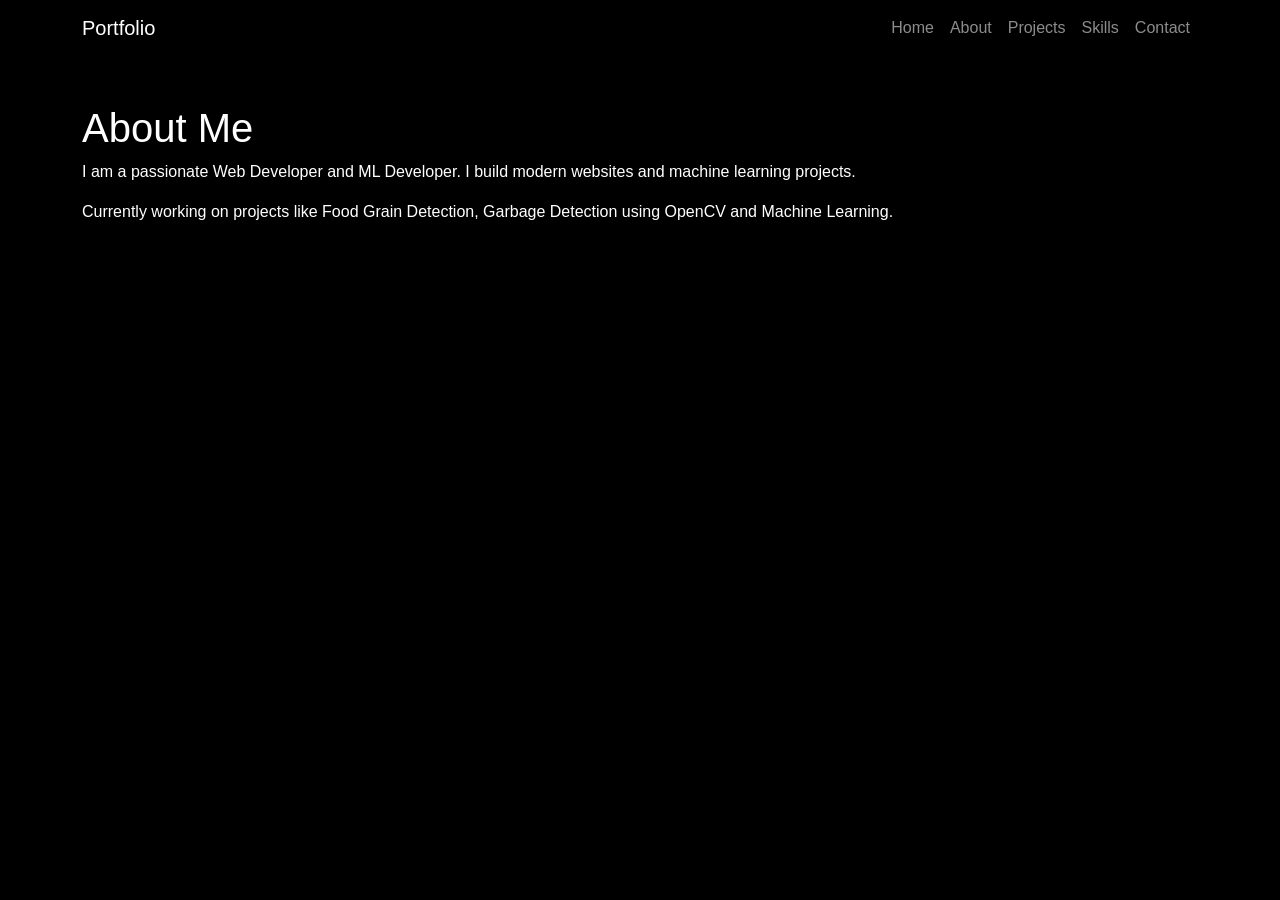
==== about.html @ aeed6477 "website" ====
<!DOCTYPE html>
<html>
<head>

<meta charset="UTF-8">
<meta name="viewport" content="width=device-width, initial-scale=1">

<title>About</title>

<link href="https://cdn.jsdelivr.net/npm/bootstrap@5.3.2/dist/css/bootstrap.min.css" rel="stylesheet">

<link rel="stylesheet" href="css/style.css">

</head>

<body>

<div id="navbar"></div>

<section class="container text-white py-5">

<h1>About Me</h1>

<p>
I am a passionate Web Developer and ML Developer.
I build modern websites and machine learning projects.
</p>

<p>
Currently working on projects like Food Grain Detection,
Garbage Detection using OpenCV and Machine Learning.
</p>

</section>

<script src="js/script.js"></script>

</body>
</html>
---- css/style.css ----
body{
background:black;
font-family:Arial;
}

.hero{
height:100vh;
display:flex;
flex-direction:column;
justify-content:center;
align-items:center;
}

.hero span{
color:orange;
}

.card{
transition:0.3s;
}

.card:hover{
transform:scale(1.05);
}
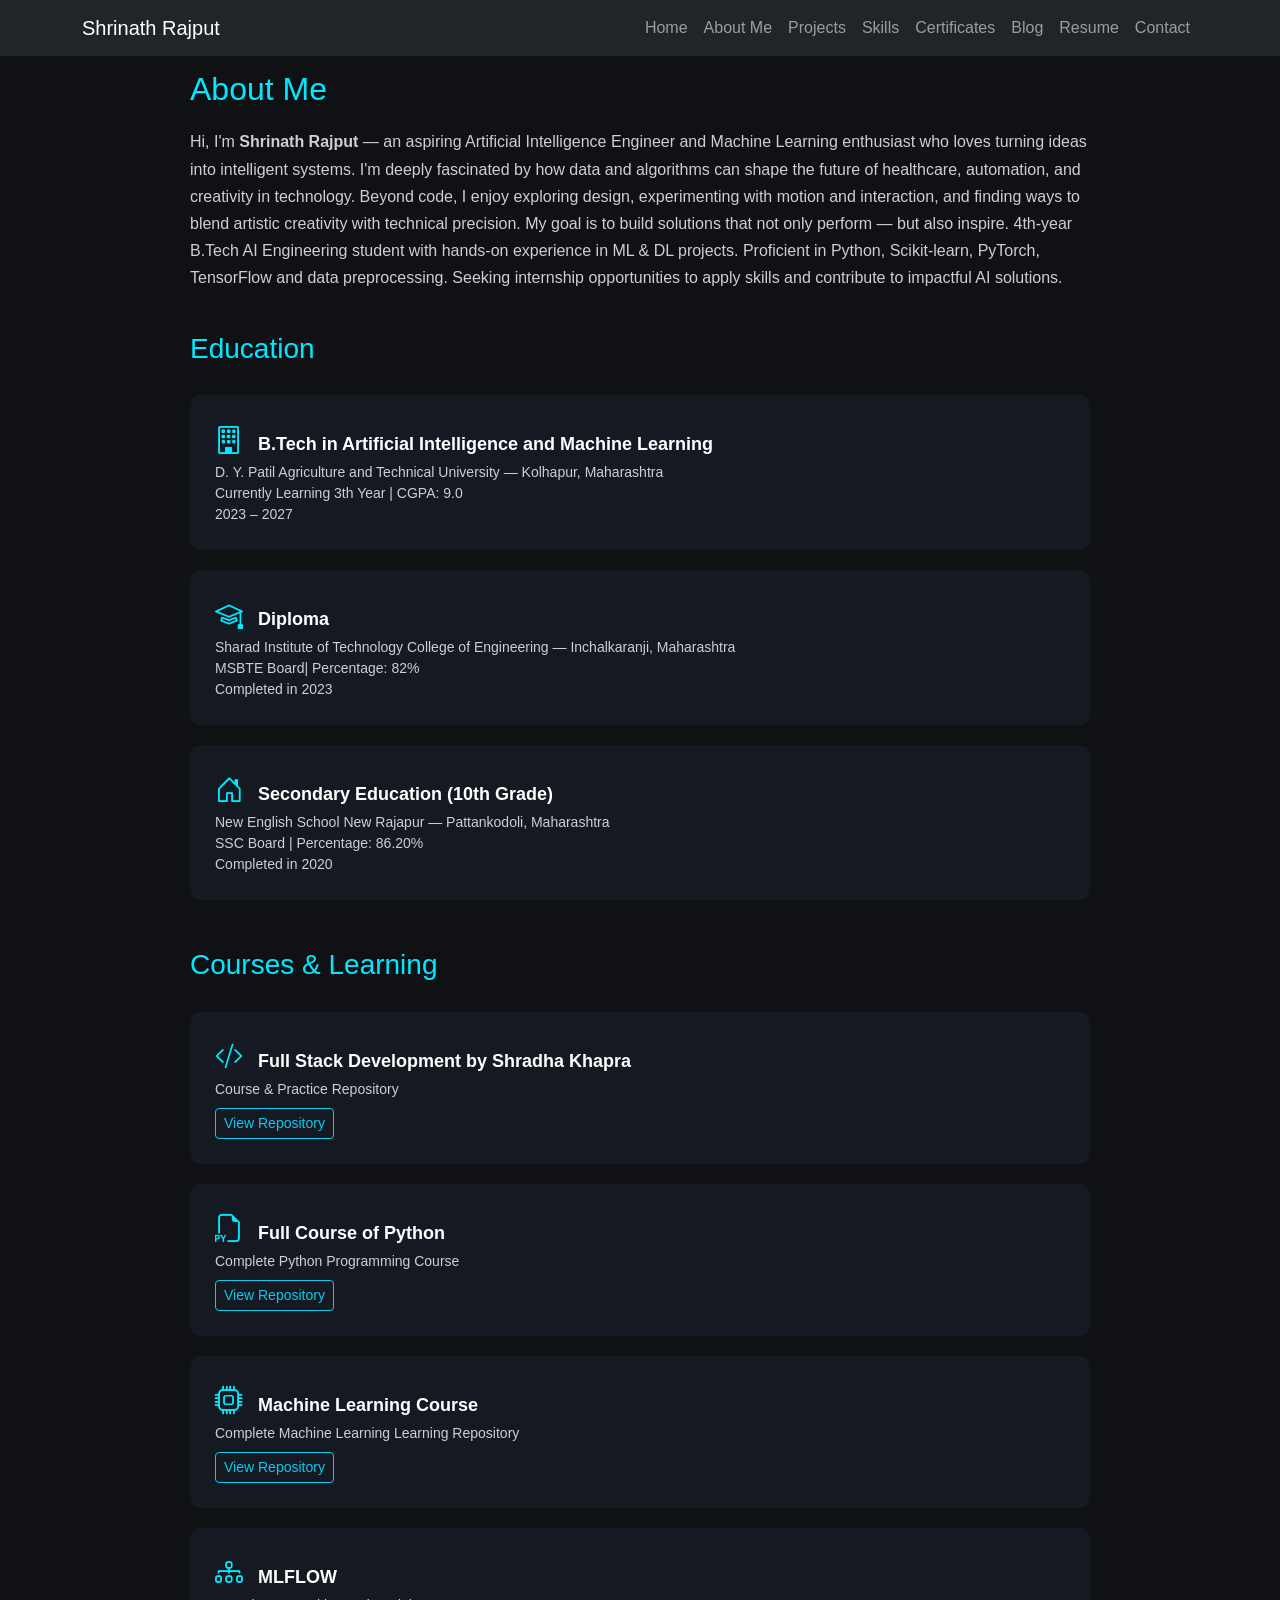
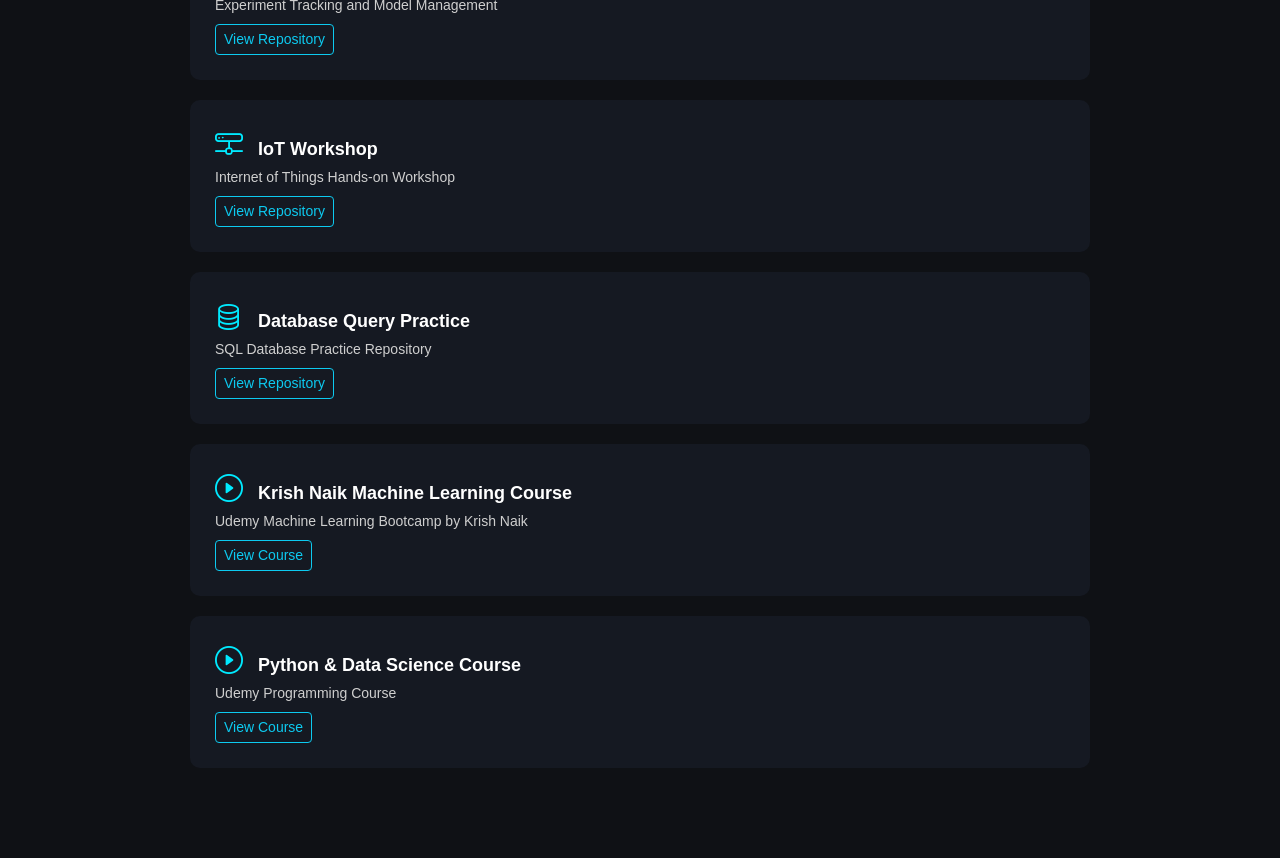
==== commit 10b126f1: "updated" ====
--- a/about.html
+++ b/about.html
@@ -1,39 +1,400 @@
 <!DOCTYPE html>
-<html>
+<html lang="en">
+
 <head>
 
 <meta charset="UTF-8">
 <meta name="viewport" content="width=device-width, initial-scale=1">
 
-<title>About</title>
+<title>About Me</title>
 
 <link href="https://cdn.jsdelivr.net/npm/bootstrap@5.3.2/dist/css/bootstrap.min.css" rel="stylesheet">
-
-<link rel="stylesheet" href="css/style.css">
+<link rel="stylesheet" href="https://cdn.jsdelivr.net/npm/bootstrap-icons@1.11.1/font/bootstrap-icons.css">
+
+<style>
+
+body{
+background:#0f1115;
+color:white;
+font-family:Arial;
+}
+
+/* navbar */
+
+.navbar{
+background:#0f1115;
+}
+
+/* about */
+
+.about-section{
+padding:70px 0;
+max-width:900px;
+margin:auto;
+}
+
+.about-section h2{
+color:#00eaff;
+margin-bottom:20px;
+}
+
+.about-text{
+color:#cfcfcf;
+line-height:1.7;
+margin-bottom:40px;
+}
+
+/* education */
+
+.education-title{
+color:#00eaff;
+margin-bottom:30px;
+}
+
+.edu-card{
+background:#151922;
+padding:25px;
+border-radius:10px;
+margin-bottom:20px;
+transition:0.3s;
+}
+
+.edu-card:hover{
+transform:translateY(-5px);
+box-shadow:0 0 15px rgba(0,255,255,0.3);
+}
+
+.edu-icon{
+font-size:28px;
+color:#00eaff;
+margin-right:10px;
+}
+
+.edu-head{
+font-size:18px;
+font-weight:bold;
+}
+
+.edu-sub{
+font-size:14px;
+color:#cfcfcf;
+}
+
+</style>
 
 </head>
 
 <body>
 
-<div id="navbar"></div>
-
-<section class="container text-white py-5">
-
-<h1>About Me</h1>
-
-<p>
-I am a passionate Web Developer and ML Developer.
-I build modern websites and machine learning projects.
+<!-- NAVBAR -->
+
+<nav class="navbar navbar-expand-lg navbar-dark bg-dark fixed-top">
+
+<div class="container">
+
+<a class="navbar-brand" href="index.html">Shrinath Rajput</a>
+
+<button class="navbar-toggler" type="button" data-bs-toggle="collapse" data-bs-target="#navbarNav">
+<span class="navbar-toggler-icon"></span>
+</button>
+
+<div class="collapse navbar-collapse" id="navbarNav">
+
+<ul class="navbar-nav ms-auto">
+
+<li class="nav-item">
+<a class="nav-link" href="index.html">Home</a>
+</li>
+
+<li class="nav-item">
+<a class="nav-link" href="about.html">About Me</a>
+</li>
+
+<li class="nav-item">
+<a class="nav-link" href="projects.html">Projects</a>
+</li>
+
+<li class="nav-item">
+<a class="nav-link" href="skills.html">Skills</a>
+</li>
+
+<li class="nav-item">
+<a class="nav-link" href="certificates.html">Certificates</a>
+</li>
+
+<li class="nav-item">
+<a class="nav-link" href="blog.html">Blog</a>
+</li>
+
+<li class="nav-item">
+<a class="nav-link" href="resume.html">Resume</a>
+</li>
+
+
+
+<li class="nav-item">
+<a class="nav-link" href="contact.html">Contact</a>
+</li>
+
+</ul>
+
+</div>
+
+</div>
+
+</nav>
+
+<!-- ABOUT -->
+
+<section class="about-section container">
+
+<h2>About Me</h2>
+
+<p class="about-text">
+
+Hi, I'm <b>Shrinath Rajput</b> — an aspiring Artificial Intelligence Engineer and Machine Learning enthusiast who loves turning ideas into intelligent systems.
+
+I'm deeply fascinated by how data and algorithms can shape the future of healthcare, automation, and creativity in technology.
+
+Beyond code, I enjoy exploring design, experimenting with motion and interaction, and finding ways to blend artistic creativity with technical precision. My goal is to build solutions that not only perform — but also inspire.
+
+4th-year B.Tech AI Engineering student with hands-on experience in ML & DL projects. Proficient in Python, Scikit-learn, PyTorch, TensorFlow and data preprocessing.
+
+Seeking internship opportunities to apply skills and contribute to impactful AI solutions.
+
 </p>
 
-<p>
-Currently working on projects like Food Grain Detection,
-Garbage Detection using OpenCV and Machine Learning.
-</p>
+<h3 class="education-title">Education</h3>
+
+<!-- College -->
+
+<div class="edu-card">
+
+<div class="edu-head">
+<i class="bi bi-building edu-icon"></i>
+B.Tech in Artificial Intelligence and Machine Learning 
+</div>
+
+<div class="edu-sub">
+D. Y. Patil Agriculture and Technical University  — Kolhapur, Maharashtra
+</div>
+
+<div class="edu-sub">
+Currently Learning 3th Year  | CGPA: 9.0
+</div>
+
+<div class="edu-sub">
+2023 – 2027
+</div>
+
+</div>
+
+<!-- Diploma -->
+
+<div class="edu-card">
+
+<div class="edu-head">
+<i class="bi bi-mortarboard edu-icon"></i>
+Diploma 
+</div>
+
+<div class="edu-sub">
+Sharad Institute of Technology College of Engineering — Inchalkaranji, Maharashtra
+</div>
+
+<div class="edu-sub">
+MSBTE Board| Percentage: 82%
+</div>
+
+<div class="edu-sub">
+Completed in 2023
+</div>
+
+</div>
+
+<!-- 10th -->
+
+<div class="edu-card">
+
+<div class="edu-head">
+<i class="bi bi-house-door edu-icon"></i>
+Secondary Education (10th Grade)
+</div>
+
+<div class="edu-sub">
+New English School New Rajapur — Pattankodoli, Maharashtra
+</div>
+
+<div class="edu-sub">
+SSC Board | Percentage: 86.20%
+</div>
+
+<div class="edu-sub">
+Completed in 2020
+</div>
+
+</div>
+
+
+
+
+
+
+
+
+<!-- COURSES -->
+
+<h3 class="education-title mt-5">Courses & Learning</h3>
+
+<div class="edu-card">
+
+<div class="edu-head">
+<i class="bi bi-code-slash edu-icon"></i>
+Full Stack Development by Shradha Khapra
+</div>
+
+<div class="edu-sub">
+Course & Practice Repository
+</div>
+
+<a href="https://github.com/Shrinath-Rajput/Full-Stack-Development" target="_blank" class="btn btn-outline-info btn-sm mt-2">
+View Repository
+</a>
+
+</div>
+
+
+<div class="edu-card">
+
+<div class="edu-head">
+<i class="bi bi-filetype-py edu-icon"></i>
+Full Course of Python
+</div>
+
+<div class="edu-sub">
+Complete Python Programming Course
+</div>
+
+<a href="https://github.com/Shrinath-Rajput/-Full-Course-of-Python" target="_blank" class="btn btn-outline-info btn-sm mt-2">
+View Repository
+</a>
+
+</div>
+
+
+<div class="edu-card">
+
+<div class="edu-head">
+<i class="bi bi-cpu edu-icon"></i>
+Machine Learning Course
+</div>
+
+<div class="edu-sub">
+Complete Machine Learning Learning Repository
+</div>
+
+<a href="https://github.com/Shrinath-Rajput/Full_Course-of-Machine-Learning" target="_blank" class="btn btn-outline-info btn-sm mt-2">
+View Repository
+</a>
+
+</div>
+
+
+<div class="edu-card">
+
+<div class="edu-head">
+<i class="bi bi-diagram-3 edu-icon"></i>
+MLFLOW
+</div>
+
+<div class="edu-sub">
+Experiment Tracking and Model Management
+</div>
+
+<a href="https://github.com/Shrinath-Rajput/MLFLOW" target="_blank" class="btn btn-outline-info btn-sm mt-2">
+View Repository
+</a>
+
+</div>
+
+
+<div class="edu-card">
+
+<div class="edu-head">
+<i class="bi bi-hdd-network edu-icon"></i>
+IoT Workshop
+</div>
+
+<div class="edu-sub">
+Internet of Things Hands-on Workshop
+</div>
+
+<a href="https://github.com/Shrinath-Rajput/IOT-Workshop-" target="_blank" class="btn btn-outline-info btn-sm mt-2">
+View Repository
+</a>
+
+</div>
+
+
+<div class="edu-card">
+
+<div class="edu-head">
+<i class="bi bi-database edu-icon"></i>
+Database Query Practice
+</div>
+
+<div class="edu-sub">
+SQL Database Practice Repository
+</div>
+
+<a href="https://github.com/Shrinath-Rajput/databse-quey" target="_blank" class="btn btn-outline-info btn-sm mt-2">
+View Repository
+</a>
+
+</div>
+
+
+<div class="edu-card">
+
+<div class="edu-head">
+<i class="bi bi-play-circle edu-icon"></i>
+Krish Naik Machine Learning Course
+</div>
+
+<div class="edu-sub">
+Udemy Machine Learning Bootcamp by Krish Naik
+</div>
+
+<a href="https://www.udemy.com/share/10b9kU3@htBexk1ybckdI0wsESBHfFC_x7Z5BDIIytatBM5cPj0jbLUpVdb2ikdqS13Vjfk9pA==/" target="_blank" class="btn btn-outline-info btn-sm mt-2">
+View Course
+</a>
+
+</div>
+
+
+<div class="edu-card">
+
+<div class="edu-head">
+<i class="bi bi-play-circle edu-icon"></i>
+Python & Data Science Course
+</div>
+
+<div class="edu-sub">
+Udemy Programming Course
+</div>
+
+<a href="https://www.udemy.com/share/101SSu3@pGaorfGMCGZg7JCoC4k6AdGtUCpqQf5s0OtYk6Z-ECEDml0lbaG4Ha5TsjVDbaWBVA==/" target="_blank" class="btn btn-outline-info btn-sm mt-2">
+View Course
+</a>
+
+</div>
 
 </section>
 
-<script src="js/script.js"></script>
+
+
+<script src="https://cdn.jsdelivr.net/npm/bootstrap@5.3.2/dist/js/bootstrap.bundle.min.js"></script>
 
 </body>
+
 </html>
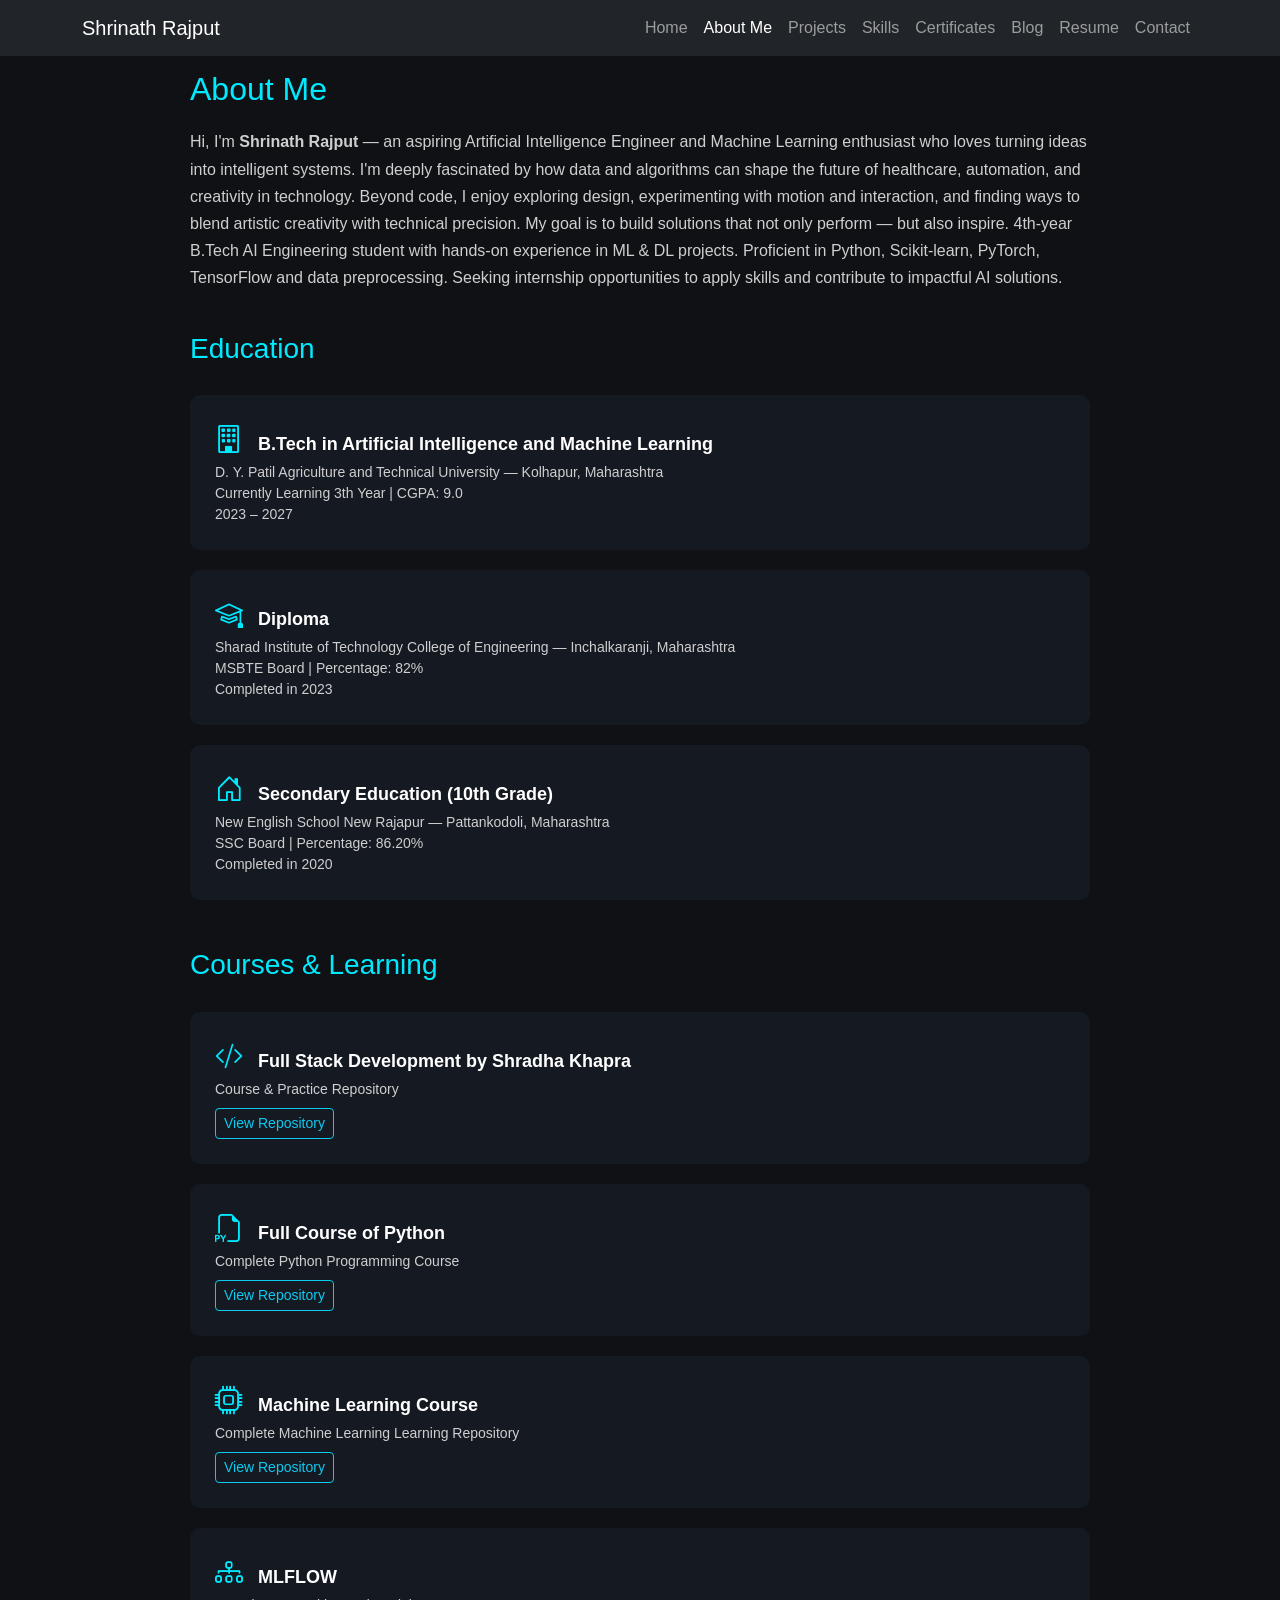
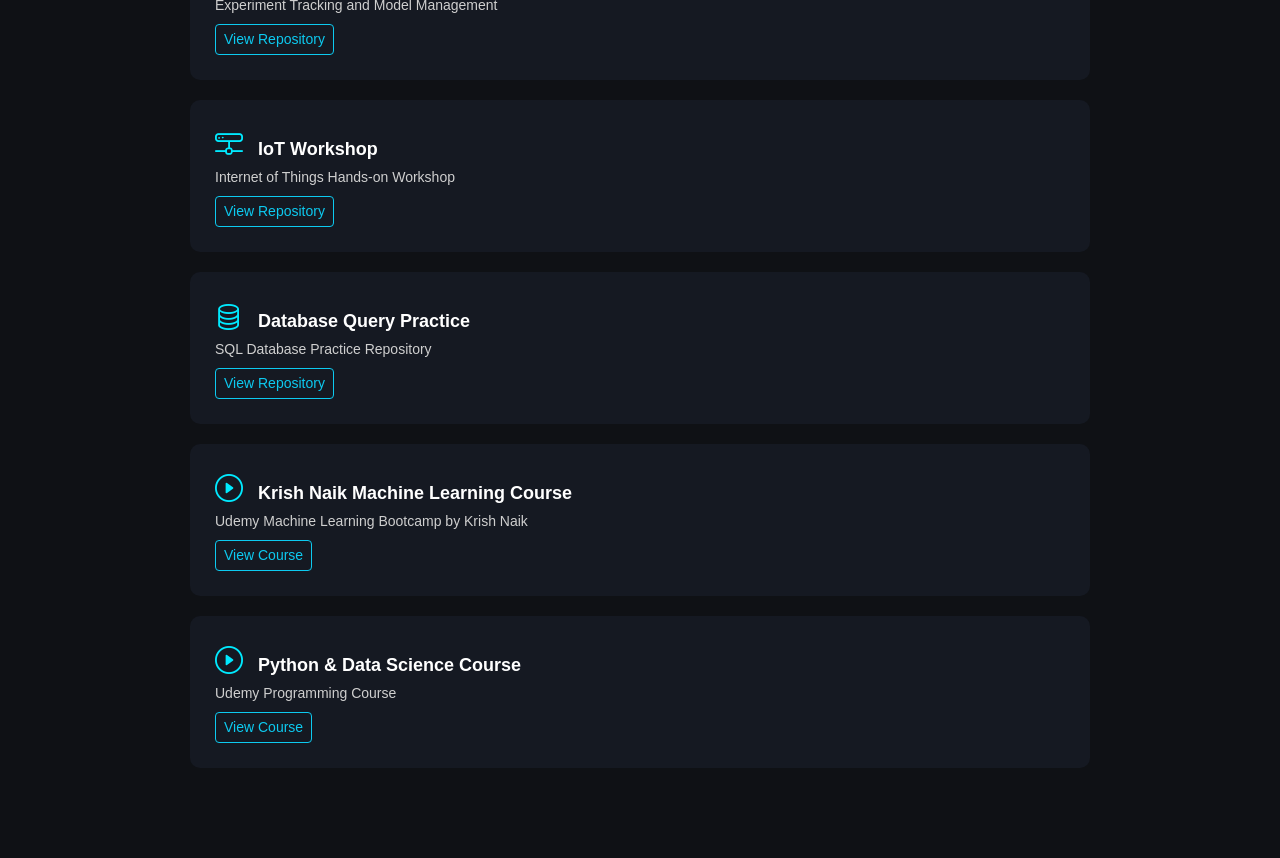
==== commit 9e391e11: "animation" ====
--- a/about.html
+++ b/about.html
@@ -1,4 +1,5 @@
 <!DOCTYPE html>
+
 <html lang="en">
 
 <head>
@@ -10,6 +11,10 @@
 
 <link href="https://cdn.jsdelivr.net/npm/bootstrap@5.3.2/dist/css/bootstrap.min.css" rel="stylesheet">
 <link rel="stylesheet" href="https://cdn.jsdelivr.net/npm/bootstrap-icons@1.11.1/font/bootstrap-icons.css">
+
+<!-- Animation CSS -->
+
+<link rel="stylesheet" href="https://unpkg.com/aos@2.3.1/dist/aos.css">
 
 <style>
 
@@ -102,39 +107,14 @@
 
 <ul class="navbar-nav ms-auto">
 
-<li class="nav-item">
-<a class="nav-link" href="index.html">Home</a>
-</li>
-
-<li class="nav-item">
-<a class="nav-link" href="about.html">About Me</a>
-</li>
-
-<li class="nav-item">
-<a class="nav-link" href="projects.html">Projects</a>
-</li>
-
-<li class="nav-item">
-<a class="nav-link" href="skills.html">Skills</a>
-</li>
-
-<li class="nav-item">
-<a class="nav-link" href="certificates.html">Certificates</a>
-</li>
-
-<li class="nav-item">
-<a class="nav-link" href="blog.html">Blog</a>
-</li>
-
-<li class="nav-item">
-<a class="nav-link" href="resume.html">Resume</a>
-</li>
-
-
-
-<li class="nav-item">
-<a class="nav-link" href="contact.html">Contact</a>
-</li>
+<li class="nav-item"><a class="nav-link" href="index.html">Home</a></li>
+<li class="nav-item"><a class="nav-link active" href="about.html">About Me</a></li>
+<li class="nav-item"><a class="nav-link" href="projects.html">Projects</a></li>
+<li class="nav-item"><a class="nav-link" href="skills.html">Skills</a></li>
+<li class="nav-item"><a class="nav-link" href="certificates.html">Certificates</a></li>
+<li class="nav-item"><a class="nav-link" href="blog.html">Blog</a></li>
+<li class="nav-item"><a class="nav-link" href="resume.html">Resume</a></li>
+<li class="nav-item"><a class="nav-link" href="contact.html">Contact</a></li>
 
 </ul>
 
@@ -146,7 +126,7 @@
 
 <!-- ABOUT -->
 
-<section class="about-section container">
+<section class="about-section container" data-aos="fade-up">
 
 <h2>About Me</h2>
 
@@ -166,235 +146,174 @@
 
 <h3 class="education-title">Education</h3>
 
-<!-- College -->
-
-<div class="edu-card">
-
+<div class="edu-card" data-aos="zoom-in">
 <div class="edu-head">
 <i class="bi bi-building edu-icon"></i>
 B.Tech in Artificial Intelligence and Machine Learning 
 </div>
-
-<div class="edu-sub">
-D. Y. Patil Agriculture and Technical University  — Kolhapur, Maharashtra
-</div>
-
-<div class="edu-sub">
-Currently Learning 3th Year  | CGPA: 9.0
-</div>
-
+<div class="edu-sub">
+D. Y. Patil Agriculture and Technical University — Kolhapur, Maharashtra
+</div>
+<div class="edu-sub">
+Currently Learning 3th Year | CGPA: 9.0
+</div>
 <div class="edu-sub">
 2023 – 2027
 </div>
-
-</div>
-
-<!-- Diploma -->
-
-<div class="edu-card">
-
+</div>
+
+<div class="edu-card" data-aos="zoom-in">
 <div class="edu-head">
 <i class="bi bi-mortarboard edu-icon"></i>
-Diploma 
-</div>
-
+Diploma
+</div>
 <div class="edu-sub">
 Sharad Institute of Technology College of Engineering — Inchalkaranji, Maharashtra
 </div>
-
-<div class="edu-sub">
-MSBTE Board| Percentage: 82%
-</div>
-
+<div class="edu-sub">
+MSBTE Board | Percentage: 82%
+</div>
 <div class="edu-sub">
 Completed in 2023
 </div>
-
-</div>
-
-<!-- 10th -->
-
-<div class="edu-card">
-
+</div>
+
+<div class="edu-card" data-aos="zoom-in">
 <div class="edu-head">
 <i class="bi bi-house-door edu-icon"></i>
 Secondary Education (10th Grade)
 </div>
-
 <div class="edu-sub">
 New English School New Rajapur — Pattankodoli, Maharashtra
 </div>
-
 <div class="edu-sub">
 SSC Board | Percentage: 86.20%
 </div>
-
 <div class="edu-sub">
 Completed in 2020
 </div>
-
-</div>
-
-
-
-
-
-
-
-
-<!-- COURSES -->
+</div>
 
 <h3 class="education-title mt-5">Courses & Learning</h3>
 
-<div class="edu-card">
-
+<div class="edu-card" data-aos="zoom-in">
 <div class="edu-head">
 <i class="bi bi-code-slash edu-icon"></i>
 Full Stack Development by Shradha Khapra
 </div>
-
 <div class="edu-sub">
 Course & Practice Repository
 </div>
-
 <a href="https://github.com/Shrinath-Rajput/Full-Stack-Development" target="_blank" class="btn btn-outline-info btn-sm mt-2">
 View Repository
 </a>
-
-</div>
-
-
-<div class="edu-card">
-
+</div>
+
+<div class="edu-card" data-aos="zoom-in">
 <div class="edu-head">
 <i class="bi bi-filetype-py edu-icon"></i>
 Full Course of Python
 </div>
-
 <div class="edu-sub">
 Complete Python Programming Course
 </div>
-
 <a href="https://github.com/Shrinath-Rajput/-Full-Course-of-Python" target="_blank" class="btn btn-outline-info btn-sm mt-2">
 View Repository
 </a>
-
-</div>
-
-
-<div class="edu-card">
-
+</div>
+
+<div class="edu-card" data-aos="zoom-in">
 <div class="edu-head">
 <i class="bi bi-cpu edu-icon"></i>
 Machine Learning Course
 </div>
-
 <div class="edu-sub">
 Complete Machine Learning Learning Repository
 </div>
-
 <a href="https://github.com/Shrinath-Rajput/Full_Course-of-Machine-Learning" target="_blank" class="btn btn-outline-info btn-sm mt-2">
 View Repository
 </a>
-
-</div>
-
-
-<div class="edu-card">
-
+</div>
+
+<div class="edu-card" data-aos="zoom-in">
 <div class="edu-head">
 <i class="bi bi-diagram-3 edu-icon"></i>
 MLFLOW
 </div>
-
 <div class="edu-sub">
 Experiment Tracking and Model Management
 </div>
-
 <a href="https://github.com/Shrinath-Rajput/MLFLOW" target="_blank" class="btn btn-outline-info btn-sm mt-2">
 View Repository
 </a>
-
-</div>
-
-
-<div class="edu-card">
-
+</div>
+
+<div class="edu-card" data-aos="zoom-in">
 <div class="edu-head">
 <i class="bi bi-hdd-network edu-icon"></i>
 IoT Workshop
 </div>
-
 <div class="edu-sub">
 Internet of Things Hands-on Workshop
 </div>
-
 <a href="https://github.com/Shrinath-Rajput/IOT-Workshop-" target="_blank" class="btn btn-outline-info btn-sm mt-2">
 View Repository
 </a>
-
-</div>
-
-
-<div class="edu-card">
-
+</div>
+
+<div class="edu-card" data-aos="zoom-in">
 <div class="edu-head">
 <i class="bi bi-database edu-icon"></i>
 Database Query Practice
 </div>
-
 <div class="edu-sub">
 SQL Database Practice Repository
 </div>
-
 <a href="https://github.com/Shrinath-Rajput/databse-quey" target="_blank" class="btn btn-outline-info btn-sm mt-2">
 View Repository
 </a>
-
-</div>
-
-
-<div class="edu-card">
-
+</div>
+
+<div class="edu-card" data-aos="zoom-in">
 <div class="edu-head">
 <i class="bi bi-play-circle edu-icon"></i>
 Krish Naik Machine Learning Course
 </div>
-
 <div class="edu-sub">
 Udemy Machine Learning Bootcamp by Krish Naik
 </div>
-
 <a href="https://www.udemy.com/share/10b9kU3@htBexk1ybckdI0wsESBHfFC_x7Z5BDIIytatBM5cPj0jbLUpVdb2ikdqS13Vjfk9pA==/" target="_blank" class="btn btn-outline-info btn-sm mt-2">
 View Course
 </a>
-
-</div>
-
-
-<div class="edu-card">
-
+</div>
+
+<div class="edu-card" data-aos="zoom-in">
 <div class="edu-head">
 <i class="bi bi-play-circle edu-icon"></i>
 Python & Data Science Course
 </div>
-
 <div class="edu-sub">
 Udemy Programming Course
 </div>
-
 <a href="https://www.udemy.com/share/101SSu3@pGaorfGMCGZg7JCoC4k6AdGtUCpqQf5s0OtYk6Z-ECEDml0lbaG4Ha5TsjVDbaWBVA==/" target="_blank" class="btn btn-outline-info btn-sm mt-2">
 View Course
 </a>
-
 </div>
 
 </section>
 
-
-
 <script src="https://cdn.jsdelivr.net/npm/bootstrap@5.3.2/dist/js/bootstrap.bundle.min.js"></script>
 
+<!-- Animation JS -->
+
+<script src="https://unpkg.com/aos@2.3.1/dist/aos.js"></script>
+
+<script>
+AOS.init({
+duration:1000,
+once:true
+});
+</script>
+
 </body>
-
-</html>+</html>
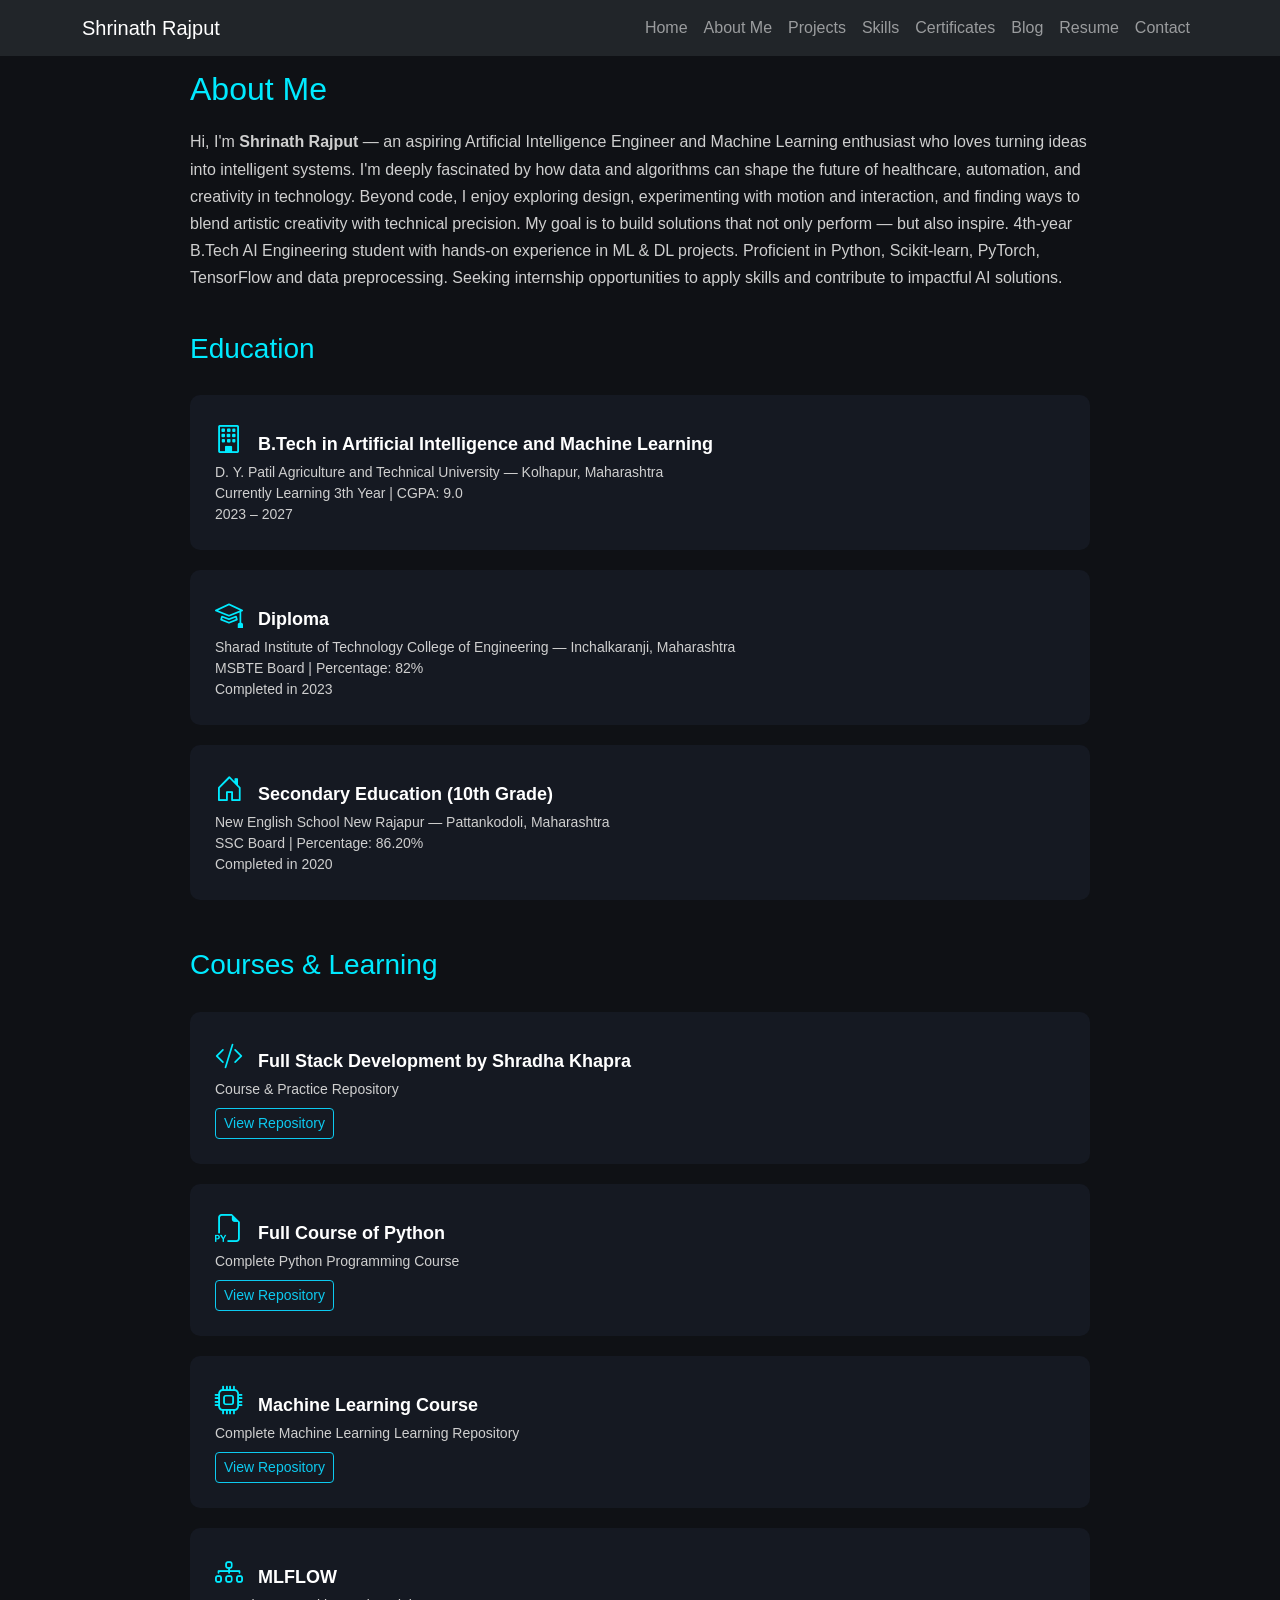
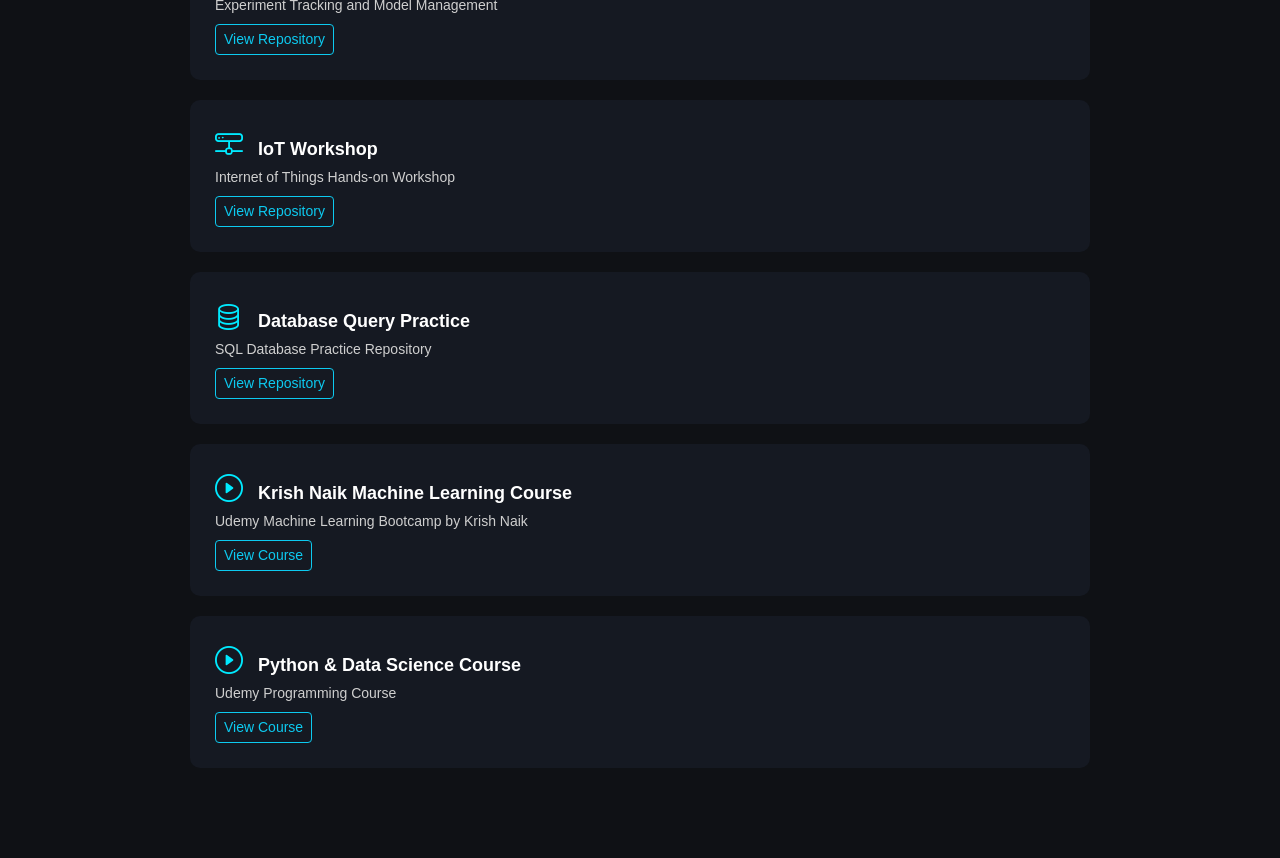
==== commit 3a27442b: "updated" ====
--- a/about.html
+++ b/about.html
@@ -107,19 +107,41 @@
 
 <ul class="navbar-nav ms-auto">
 
-<li class="nav-item"><a class="nav-link" href="index.html">Home</a></li>
-<li class="nav-item"><a class="nav-link active" href="about.html">About Me</a></li>
-<li class="nav-item"><a class="nav-link" href="projects.html">Projects</a></li>
-<li class="nav-item"><a class="nav-link" href="skills.html">Skills</a></li>
-<li class="nav-item"><a class="nav-link" href="certificates.html">Certificates</a></li>
-<li class="nav-item"><a class="nav-link" href="blog.html">Blog</a></li>
-<li class="nav-item"><a class="nav-link" href="resume.html">Resume</a></li>
-<li class="nav-item"><a class="nav-link" href="contact.html">Contact</a></li>
+<li class="nav-item">
+<a class="nav-link" href="index.html">Home</a>
+</li>
+
+<li class="nav-item">
+<a class="nav-link" href="about.html">About Me</a>
+</li>
+
+<li class="nav-item">
+<a class="nav-link" href="projects.html">Projects</a>
+</li>
+
+<li class="nav-item">
+<a class="nav-link" href="skills.html">Skills</a>
+</li>
+
+<li class="nav-item">
+<a class="nav-link" href="certificates.html">Certificates</a>
+</li>
+
+<li class="nav-item">
+<a class="nav-link" href="blog.html">Blog</a>
+</li>
+
+<li class="nav-item">
+<a class="nav-link" href="resume.html">Resume</a>
+</li>
+
+<li class="nav-item">
+<a class="nav-link" href="contact.html">Contact</a>
+</li>
 
 </ul>
 
 </div>
-
 </div>
 
 </nav>
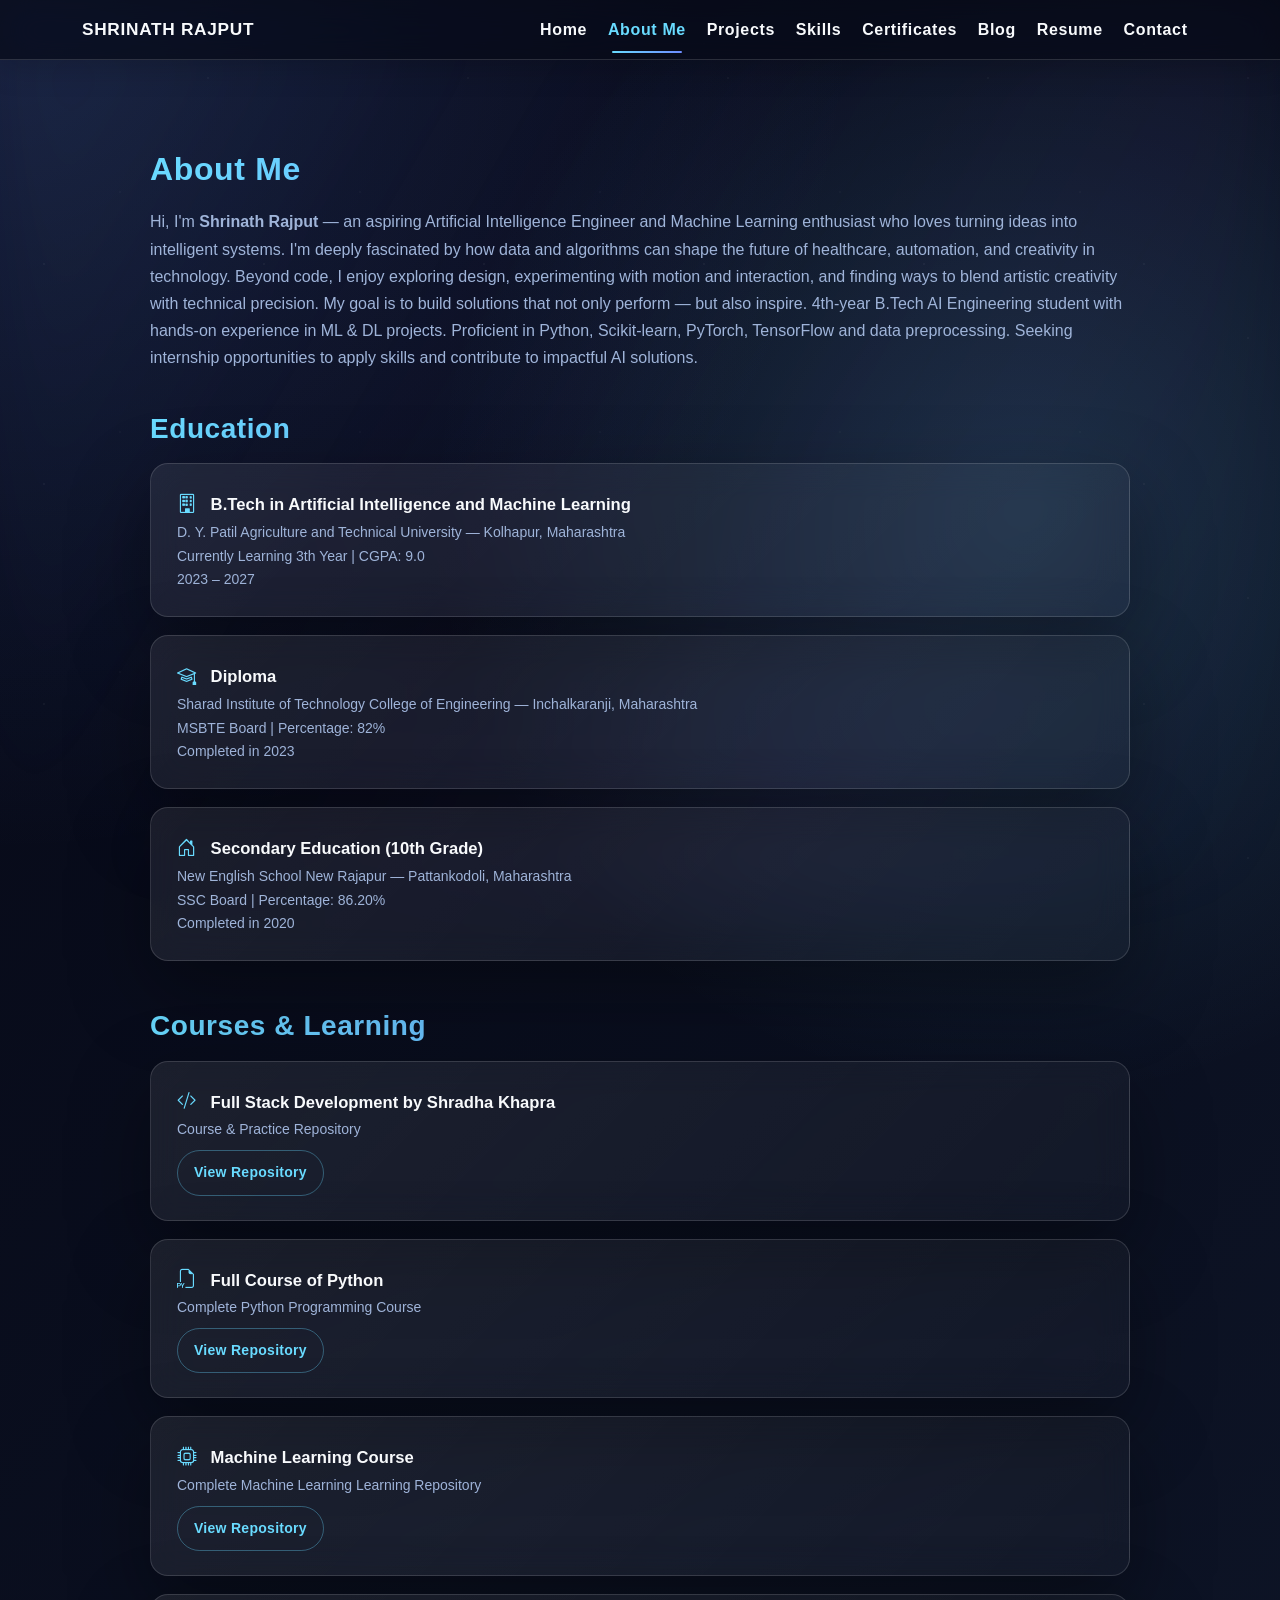
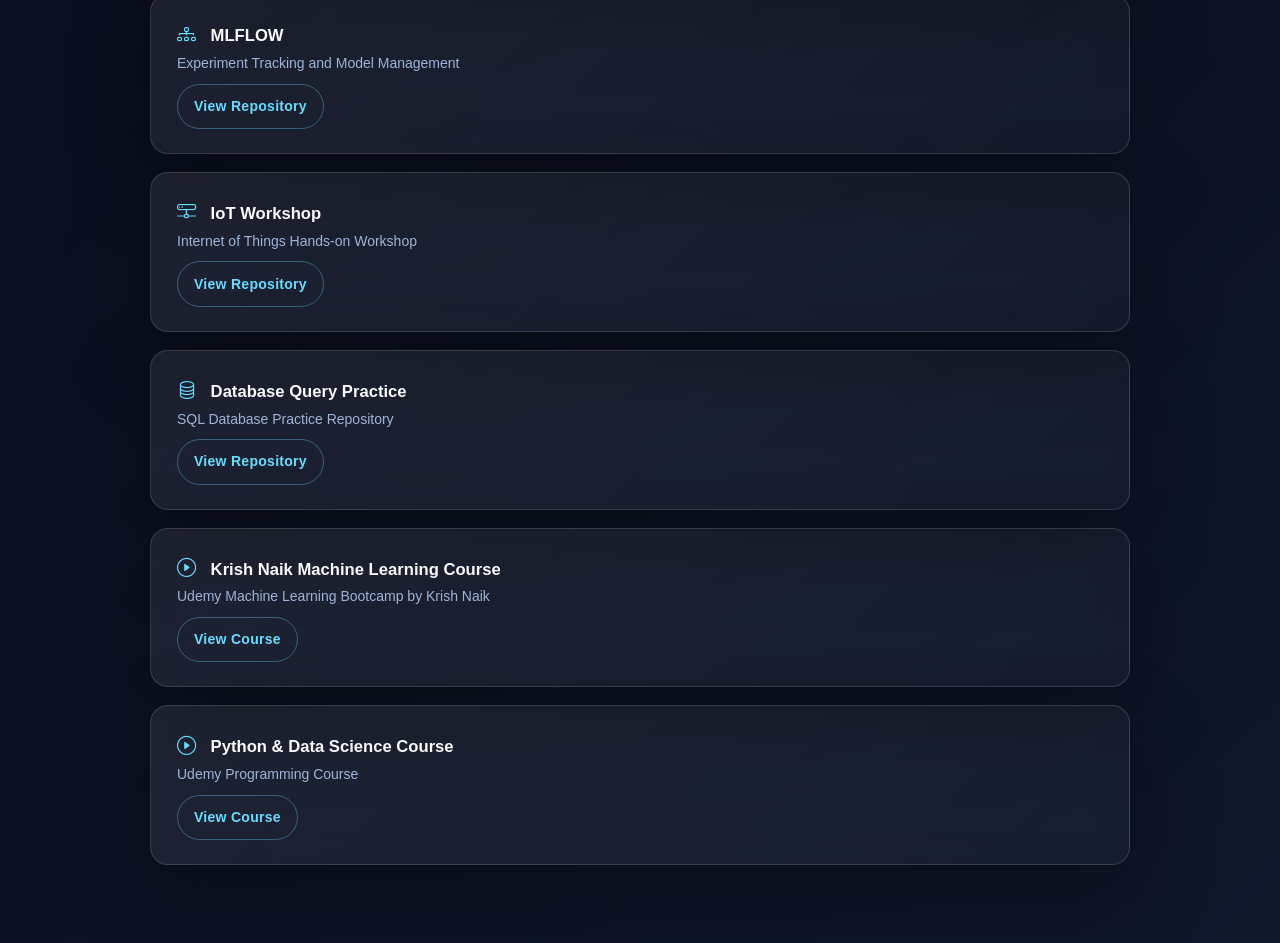
==== commit 65d9428e: "all" ====
--- a/about.html
+++ b/about.html
@@ -87,6 +87,8 @@
 
 </style>
 
+<link rel="stylesheet" href="css/style.css">
+
 </head>
 
 <body>
@@ -112,7 +114,7 @@
 </li>
 
 <li class="nav-item">
-<a class="nav-link" href="about.html">About Me</a>
+<a class="nav-link active" href="about.html">About Me</a>
 </li>
 
 <li class="nav-item">
--- a/css/style.css
+++ b/css/style.css
@@ -0,0 +1,643 @@
+:root{
+  --bg:#060816;
+  --bg-2:#0f172a;
+  --panel:rgba(9, 15, 31, 0.84);
+  --panel-strong:rgba(13, 20, 39, 0.96);
+  --text:#f8fafc;
+  --muted:#9fb4d9;
+  --accent:#69dbff;
+  --accent-2:#6d8cff;
+  --accent-3:#a76dff;
+  --border:rgba(255, 255, 255, 0.14);
+  --shadow:0 30px 80px rgba(0, 0, 0, 0.35);
+}
+
+*{
+  box-sizing:border-box;
+}
+
+html{
+  scroll-behavior:smooth;
+}
+
+body{
+  margin:0;
+  padding-top:80px;
+  background:radial-gradient(circle at top left, rgba(109, 140, 255, 0.18), transparent 30%),
+    radial-gradient(circle at 80% 20%, rgba(105, 219, 255, 0.16), transparent 26%),
+    linear-gradient(135deg, var(--bg), var(--bg-2));
+  color:var(--text);
+  font-family:'Inter', 'Segoe UI', Arial, sans-serif;
+  line-height:1.7;
+  overflow-x:hidden;
+  position:relative;
+}
+
+body::before,
+body::after{
+  content:"";
+  position:fixed;
+  inset:0;
+  pointer-events:none;
+  z-index:-1;
+}
+
+body::before{
+  background-image:radial-gradient(circle at 20% 20%, rgba(255,255,255,0.09) 0 1px, transparent 1px),
+    radial-gradient(circle at 80% 30%, rgba(255,255,255,0.08) 0 1px, transparent 1px),
+    radial-gradient(circle at 50% 80%, rgba(255,255,255,0.06) 0 1px, transparent 1px);
+  background-size:220px 220px, 260px 260px, 240px 240px;
+  opacity:0.45;
+}
+
+body::after{
+  background:linear-gradient(120deg, rgba(105,219,255,0.08), transparent 30%, rgba(167,109,255,0.08) 70%, transparent);
+  filter:blur(40px);
+  opacity:0.6;
+}
+
+img{
+  max-width:100%;
+}
+
+a{
+  transition:all 0.3s ease;
+}
+
+.btn,
+.nav-link,
+.social a,
+.info-card,
+.edu-card,
+.skill-circle,
+.skill-card,
+.blog-card,
+.cert-card,
+.resume-card,
+.contact-box,
+.form-control,
+.download-btn{
+  transition:all 0.3s ease;
+}
+
+.navbar{
+  background:rgba(7, 10, 22, 0.72) !important;
+  backdrop-filter:blur(18px) saturate(140%);
+  border-bottom:1px solid var(--border);
+  box-shadow:0 8px 30px rgba(0, 0, 0, 0.18);
+}
+
+.navbar-brand,
+.nav-link{
+  color:var(--text) !important;
+  font-weight:600;
+  letter-spacing:0.04em;
+}
+
+.navbar-brand{
+  font-size:1.08rem;
+  text-transform:uppercase;
+}
+
+.nav-link{
+  position:relative;
+  margin:0 0.15rem;
+}
+
+.nav-link::after{
+  content:"";
+  position:absolute;
+  left:0.75rem;
+  right:0.75rem;
+  bottom:-2px;
+  height:2px;
+  border-radius:999px;
+  background:linear-gradient(90deg, var(--accent), var(--accent-2));
+  transform:scaleX(0);
+  transform-origin:center;
+  transition:transform 0.3s ease;
+}
+
+.nav-link:hover,
+.nav-link.active{
+  color:var(--accent) !important;
+}
+
+.nav-link:hover::after,
+.nav-link.active::after{
+  transform:scaleX(1);
+}
+
+.hero{
+  min-height:100vh;
+  display:flex;
+  flex-direction:column;
+  align-items:center;
+  justify-content:center;
+  text-align:center;
+  padding:90px 0 80px;
+  max-width:960px;
+  margin:auto;
+}
+
+.profile-img{
+  width:220px;
+  height:220px;
+  border-radius:50%;
+  border:4px solid rgba(255,255,255,0.14);
+  object-fit:cover;
+  box-shadow:0 24px 70px rgba(0, 0, 0, 0.4), 0 0 0 10px rgba(105,219,255,0.08);
+  transition:transform 0.35s ease, box-shadow 0.35s ease;
+}
+
+.profile-img:hover{
+  transform:translateY(-4px) scale(1.02);
+  box-shadow:0 30px 80px rgba(0, 0, 0, 0.4), 0 0 0 14px rgba(105,219,255,0.12);
+}
+
+.name{
+  color:transparent;
+  background:linear-gradient(120deg, var(--accent), var(--accent-2), #ffffff);
+  background-clip:text;
+  -webkit-background-clip:text;
+  font-weight:800;
+  letter-spacing:0.03em;
+}
+
+.role{
+  color:var(--muted);
+  margin-top:10px;
+  font-size:1.04rem;
+  letter-spacing:0.04em;
+}
+
+.tags{
+  margin-top:24px;
+  display:flex;
+  flex-wrap:wrap;
+  gap:10px;
+  justify-content:center;
+}
+
+.tags span{
+  background:rgba(255,255,255,0.06);
+  border:1px solid var(--border);
+  padding:8px 14px;
+  border-radius:999px;
+  color:#e6efff;
+  font-size:0.95rem;
+  box-shadow:inset 0 1px 0 rgba(255,255,255,0.06);
+}
+
+.tags span:hover{
+  transform:translateY(-2px);
+  border-color:rgba(105,219,255,0.45);
+  box-shadow:0 12px 24px rgba(105,219,255,0.12);
+}
+
+.info-card,
+.edu-card,
+.skill-card,
+.blog-card,
+.cert-card,
+.resume-card,
+.contact-box,
+.card,
+.contact-box{
+  background:linear-gradient(135deg, rgba(255,255,255,0.08), rgba(255,255,255,0.03));
+  border:1px solid var(--border);
+  border-radius:18px;
+  box-shadow:var(--shadow);
+  backdrop-filter:blur(16px);
+}
+
+.info-card{
+  padding:22px 24px;
+  text-align:center;
+  color:var(--text);
+  margin-bottom:18px;
+}
+
+.info-card:hover,
+.edu-card:hover,
+.skill-card:hover,
+.blog-card:hover,
+.cert-card:hover,
+.resume-card:hover,
+.card:hover{
+  transform:translateY(-8px) scale(1.01);
+  border-color:rgba(105,219,255,0.3);
+  box-shadow:0 28px 70px rgba(0, 0, 0, 0.35), 0 0 0 1px rgba(105,219,255,0.16);
+}
+
+.social{
+  display:flex;
+  flex-wrap:wrap;
+  justify-content:center;
+  gap:14px;
+  margin-top:24px;
+}
+
+.social a{
+  display:inline-flex;
+  align-items:center;
+  justify-content:center;
+  width:46px;
+  height:46px;
+  color:var(--text);
+  font-size:1.1rem;
+  border:1px solid rgba(255,255,255,0.14);
+  border-radius:50%;
+  background:rgba(255,255,255,0.05);
+  box-shadow:inset 0 1px 0 rgba(255,255,255,0.06);
+}
+
+.social a:hover{
+  color:var(--accent);
+  transform:translateY(-3px) scale(1.04);
+  border-color:rgba(105,219,255,0.35);
+  box-shadow:0 16px 30px rgba(105,219,255,0.15);
+}
+
+.social img{
+  width:22px;
+  height:22px;
+}
+
+.about-section,
+.skills-top,
+.blog-section,
+.resume-section,
+.contact-section,
+.container{
+  position:relative;
+}
+
+.about-section{
+  padding:70px 0 60px;
+  max-width:980px;
+  margin:auto;
+}
+
+.about-section h2,
+.education-title,
+.page-title,
+.resume-title,
+.contact-title,
+.skills-top h2,
+.blog-section h1,
+.section-title{
+  color:transparent;
+  background:linear-gradient(120deg, var(--accent), var(--accent-2));
+  background-clip:text;
+  -webkit-background-clip:text;
+  font-weight:800;
+  letter-spacing:0.02em;
+}
+
+.about-text,
+.edu-sub,
+.blog-text,
+.contact-sub,
+.resume-card p,
+.resume-card li,
+.skill-card li,
+.card-text,
+.card-body p{
+  color:var(--muted);
+}
+
+.education-title{
+  margin:34px 0 18px;
+}
+
+.edu-card{
+  padding:24px 26px;
+  margin-bottom:18px;
+}
+
+.edu-icon{
+  font-size:1.2rem;
+  color:var(--accent);
+  margin-right:10px;
+}
+
+.edu-head{
+  font-size:1.04rem;
+  font-weight:700;
+  color:var(--text);
+}
+
+.skills-top{
+  padding:70px 0 50px;
+  text-align:center;
+}
+
+.skills-icons{
+  display:grid;
+  grid-template-columns:repeat(auto-fit, minmax(120px, 1fr));
+  gap:24px;
+  max-width:980px;
+  margin:auto;
+}
+
+.skill-circle{
+  width:120px;
+  height:120px;
+  border-radius:50%;
+  background:linear-gradient(135deg, rgba(255,255,255,0.08), rgba(255,255,255,0.02));
+  border:1px solid var(--border);
+  display:flex;
+  flex-direction:column;
+  align-items:center;
+  justify-content:center;
+  margin:auto;
+  box-shadow:var(--shadow);
+}
+
+.skill-circle img{
+  width:44px;
+  filter:drop-shadow(0 8px 20px rgba(0,0,0,0.25));
+}
+
+.skill-circle span{
+  font-size:0.83rem;
+  margin-top:8px;
+  color:var(--muted);
+}
+
+.skill-circle:hover{
+  transform:translateY(-6px) scale(1.05);
+  border-color:rgba(105,219,255,0.28);
+  box-shadow:0 24px 40px rgba(0,0,0,0.3), 0 0 0 1px rgba(105,219,255,0.18);
+}
+
+.skills-section,
+.skills-grid{
+  max-width:1120px;
+  margin:auto;
+}
+
+.skills-grid{
+  display:grid;
+  grid-template-columns:repeat(auto-fit, minmax(300px, 1fr));
+  gap:24px;
+  padding:10px 0 70px;
+}
+
+.skill-card{
+  padding:24px 24px 20px;
+}
+
+.skill-card h4{
+  color:var(--accent);
+  margin-bottom:12px;
+  font-weight:700;
+}
+
+.skill-card ul{
+  list-style:none;
+  padding:0;
+  margin:0;
+}
+
+.skill-card li{
+  margin-bottom:8px;
+  font-size:0.95rem;
+}
+
+.card-img-top{
+  height:200px;
+  object-fit:cover;
+  border-top-left-radius:18px;
+  border-top-right-radius:18px;
+}
+
+.card-body{
+  padding:1.2rem 1.2rem 1.4rem;
+}
+
+.card-title,
+.card h5{
+  color:var(--text);
+  font-weight:700;
+}
+
+.card .btn,
+.btn-outline-info,
+.btn-warning,
+.send-btn,
+.download-btn{
+  border-radius:999px;
+  padding:0.7rem 1rem;
+  font-weight:600;
+  letter-spacing:0.02em;
+}
+
+.btn-warning,
+.send-btn,
+.download-btn{
+  background:linear-gradient(120deg, var(--accent), var(--accent-2));
+  border:none;
+  color:#03111c;
+}
+
+.btn-warning:hover,
+.send-btn:hover,
+.download-btn:hover{
+  transform:translateY(-3px);
+  box-shadow:0 14px 28px rgba(105,219,255,0.2);
+}
+
+.btn-outline-info{
+  color:var(--accent);
+  border-color:rgba(105,219,255,0.35);
+}
+
+.btn-outline-info:hover{
+  color:#03111c;
+  background:var(--accent);
+  border-color:var(--accent);
+}
+
+.blog-card{
+  padding:24px;
+  height:100%;
+}
+
+.blog-title{
+  color:var(--accent);
+  font-size:1.08rem;
+  margin-bottom:10px;
+  font-weight:700;
+}
+
+.blog-actions i{
+  font-size:1.05rem;
+  cursor:pointer;
+  padding:0.4rem 0.6rem;
+  border-radius:999px;
+  background:rgba(255,255,255,0.04);
+}
+
+.blog-actions i:hover{
+  transform:scale(1.06);
+}
+
+.like{color:#54ffb4;}
+.dislike{color:#ff6b81;}
+
+.cert-grid{
+  display:grid;
+  grid-template-columns:repeat(auto-fit, minmax(300px, 1fr));
+  gap:24px;
+  padding:30px 0 70px;
+}
+
+.cert-card{
+  overflow:hidden;
+  cursor:pointer;
+}
+
+.cert-card img{
+  width:100%;
+  height:auto;
+  object-fit:contain;
+  background:#fff;
+}
+
+.cert-title{
+  padding:14px 16px 18px;
+  text-align:center;
+  color:var(--accent);
+  font-weight:600;
+}
+
+.modal-content{
+  background:rgba(4,7,16,0.95);
+  border:1px solid var(--border);
+  border-radius:18px;
+  overflow:hidden;
+}
+
+.modal img{
+  width:100%;
+  height:auto;
+  border-radius:10px;
+}
+
+.contact-section{
+  min-height:100vh;
+  display:flex;
+  align-items:center;
+  justify-content:center;
+  padding:70px 0;
+}
+
+.contact-box{
+  padding:36px;
+  width:min(100%, 560px);
+  text-align:center;
+}
+
+.contact-sub{
+  margin-bottom:24px;
+}
+
+.social-icons{
+  display:grid;
+  grid-template-columns:repeat(2, minmax(0, 1fr));
+  gap:12px;
+  margin-bottom:24px;
+}
+
+.social-icons a{
+  display:flex;
+  align-items:center;
+  justify-content:center;
+  gap:10px;
+  padding:0.9rem 1rem;
+  border-radius:999px;
+  background:rgba(255,255,255,0.05);
+  border:1px solid var(--border);
+  color:var(--text);
+  text-decoration:none;
+  font-weight:600;
+}
+
+.social-icons a:hover{
+  transform:translateY(-3px);
+  border-color:rgba(105,219,255,0.3);
+  box-shadow:0 16px 30px rgba(105,219,255,0.12);
+  color:var(--accent);
+}
+
+.form-control{
+  background:rgba(255,255,255,0.05);
+  border:1px solid var(--border);
+  color:var(--text);
+  border-radius:14px;
+  padding:0.8rem 1rem;
+  margin-bottom:12px;
+}
+
+.form-control::placeholder{
+  color:#95a5c2;
+}
+
+.form-control:focus{
+  background:rgba(255,255,255,0.06);
+  border-color:rgba(105,219,255,0.35);
+  box-shadow:0 0 0 0.2rem rgba(105,219,255,0.2);
+  color:var(--text);
+}
+
+.resume-section{
+  padding:70px 0 80px;
+}
+
+.resume-card{
+  padding:24px;
+}
+
+.resume-card h5,
+.resume-card h6{
+  color:var(--accent);
+  font-weight:700;
+}
+
+.resume-preview{
+  margin-top:28px;
+  text-align:center;
+}
+
+.resume-preview iframe{
+  width:100%;
+  height:520px;
+  border-radius:18px;
+  border:1px solid var(--border);
+  box-shadow:var(--shadow);
+}
+
+.download-btn{
+  display:inline-block;
+  margin-top:20px;
+  text-decoration:none;
+}
+
+@media (max-width: 768px){
+  body{padding-top:70px;}
+  .hero{padding:70px 0 60px;}
+  .profile-img{width:190px;height:190px;}
+  .social-icons{grid-template-columns:1fr;}
+  .resume-preview iframe{height:360px;}
+  .navbar-nav{padding:0.75rem 0;}
+  .nav-link{padding:0.55rem 0.2rem;}
+}
+
+@media (max-width: 576px){
+  .hero{padding:55px 0 50px;}
+  .info-card,.edu-card,.skill-card,.blog-card,.contact-box,.resume-card{padding:20px;}
+  .tags{gap:8px;}
+  .tags span{font-size:0.9rem;}
+}
